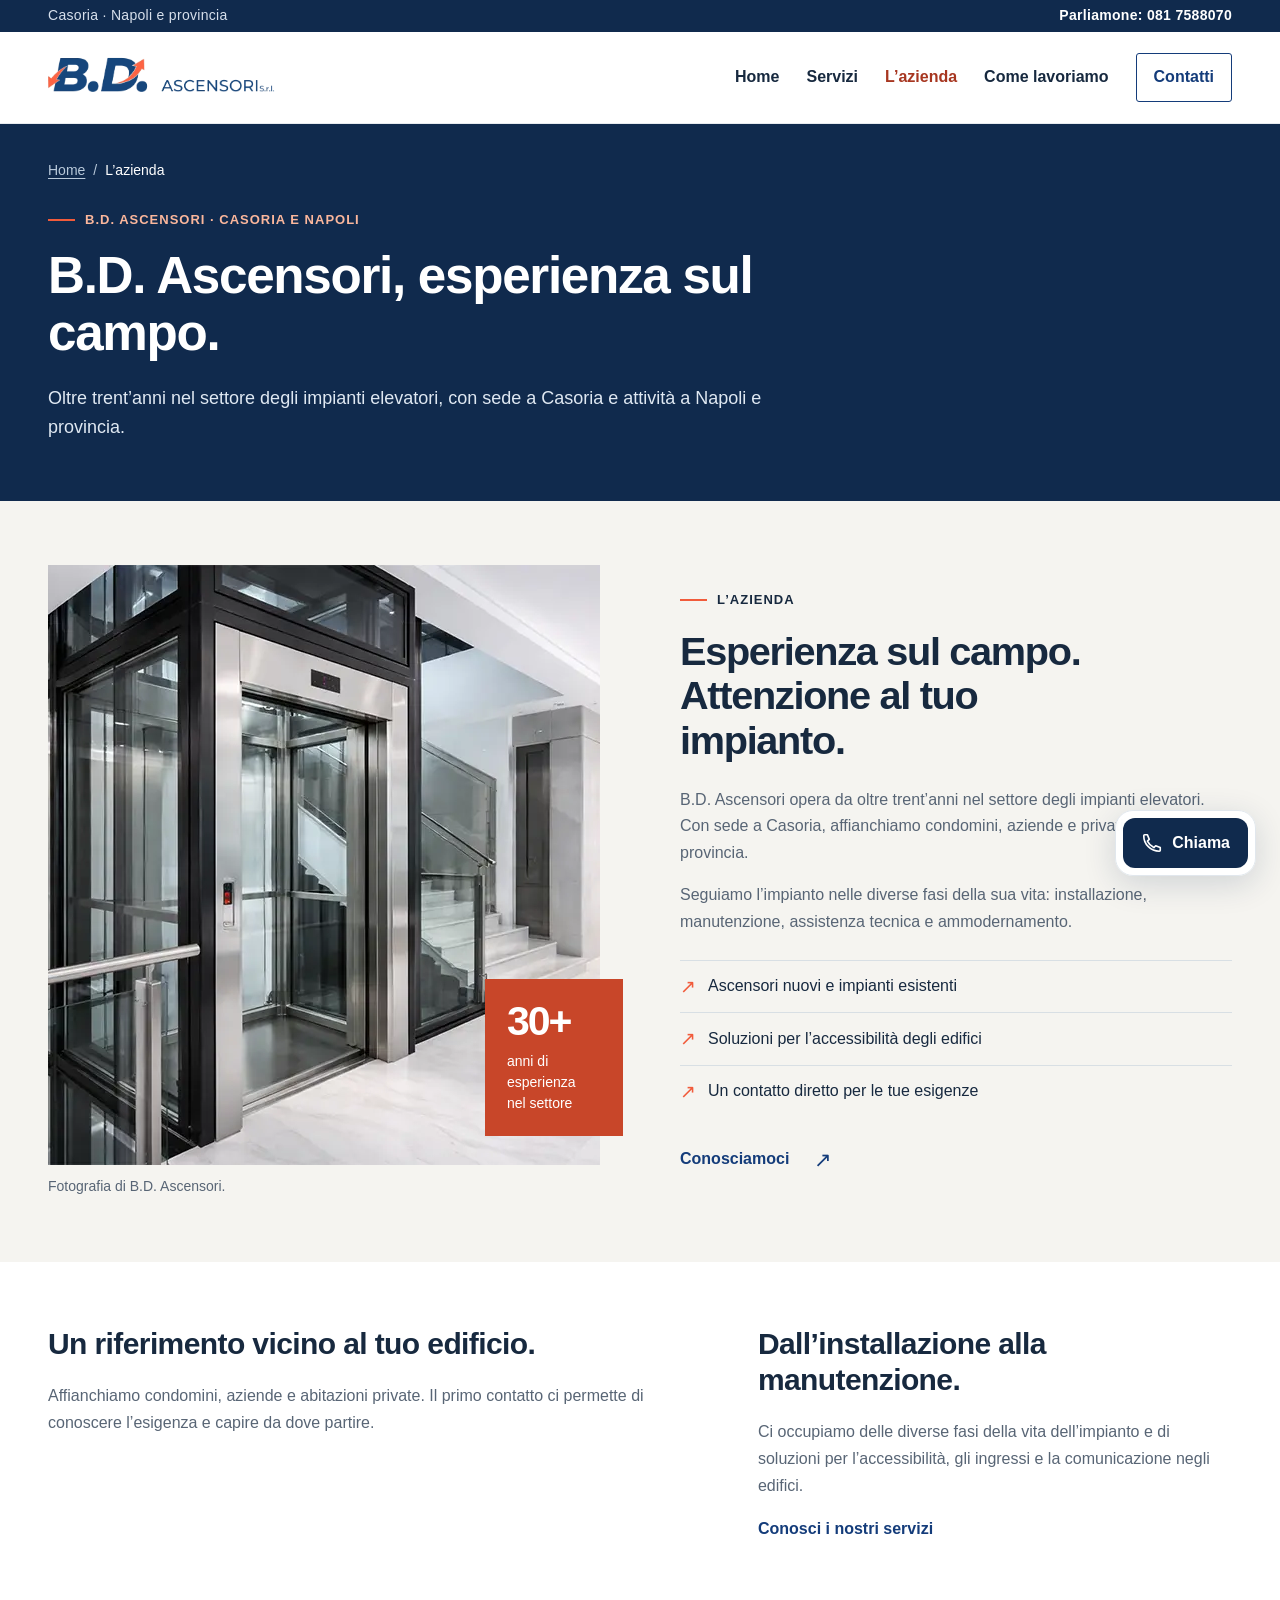
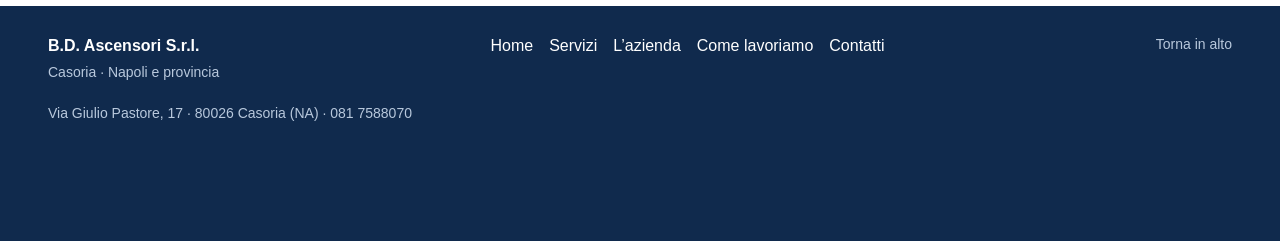
==== azienda/index.html @ 2405e9e1 "Turn homepage preview into an eleven-page website" ====
<!doctype html>
<html lang="it"><head><meta charset="utf-8"><meta name="viewport" content="width=device-width, initial-scale=1"><meta name="robots" content="noindex, nofollow"><meta name="description" content="B.D. Ascensori opera da oltre trent’anni nel settore degli impianti elevatori a Casoria, Napoli e provincia."><title>L’azienda: B.D. Ascensori a Casoria — B.D. Ascensori</title><link rel="stylesheet" href="../assets/site.css"><script src="../assets/site.js" defer></script></head>
<body id="inizio" class="company-page">
<a class="skip" href="#contenuto">Vai al contenuto</a><div class="topline"><div class="wrap"><span>Casoria · Napoli e provincia</span><a href="tel:+390817588070">Parliamone: 081 7588070</a></div></div>
<header class="site-header"><div class="wrap header-inner"><a class="logo" href="../" aria-label="B.D. Ascensori, homepage"><img src="../assets/logo.webp" width="1335" height="300" alt="B.D. Ascensori S.r.l."></a><button class="menu-button" aria-expanded="false" aria-controls="menu">Menu <span aria-hidden="true">☰</span></button><nav class="nav" id="menu" aria-label="Navigazione principale"><a href="../">Home</a><a href="../servizi/">Servizi</a><a href="../azienda/" aria-current="page">L’azienda</a><a href="../come-lavoriamo/">Come lavoriamo</a><a class="nav-contact" href="../contatti/">Contatti</a></nav></div></header>
<main id="contenuto"><section class="page-hero"><div class="wrap"><nav class="breadcrumb" aria-label="Percorso della pagina"><a href="../">Home</a><span aria-hidden="true">/</span><span aria-current="page">L’azienda</span></nav><div><div><div class="eyebrow">B.D. Ascensori · Casoria e Napoli</div><h1>B.D. Ascensori, esperienza sul campo.</h1><p>Oltre trent’anni nel settore degli impianti elevatori, con sede a Casoria e attività a Napoli e provincia.</p></div></div></div></section><section class="section company" id="azienda" aria-labelledby="azienda-title"><div class="wrap company-grid">
      <figure class="company-photo"><img src="../assets/ascensore-interno.webp" width="900" height="600" loading="lazy" alt="Ascensore panoramico in un ambiente interno, fotografia del cliente"><div class="experience"><strong>30+</strong><span>anni di esperienza<br>nel settore</span></div><figcaption>Fotografia di B.D. Ascensori.</figcaption></figure>
      <div class="company-copy"><div class="eyebrow">L’azienda</div><h2 id="azienda-title">Esperienza sul campo.<br>Attenzione al tuo impianto.</h2><p>B.D. Ascensori opera da oltre trent’anni nel settore degli impianti elevatori. Con sede a Casoria, affianchiamo condomini, aziende e privati a Napoli e provincia.</p><p>Seguiamo l’impianto nelle diverse fasi della sua vita: installazione, manutenzione, assistenza tecnica e ammodernamento.</p><ul class="company-points"><li>Ascensori nuovi e impianti esistenti</li><li>Soluzioni per l’accessibilità degli edifici</li><li>Un contatto diretto per le tue esigenze</li></ul><a class="text-link" href="../contatti/">Conosciamoci <span class="arrow" aria-hidden="true">↗</span></a></div>
    </div></section><section class="page-content"><div class="wrap detail-columns"><div><h2>Un riferimento vicino al tuo edificio.</h2><p>Affianchiamo condomini, aziende e abitazioni private. Il primo contatto ci permette di conoscere l’esigenza e capire da dove partire.</p></div><div><h2>Dall’installazione alla manutenzione.</h2><p>Ci occupiamo delle diverse fasi della vita dell’impianto e di soluzioni per l’accessibilità, gli ingressi e la comunicazione negli edifici.</p><a class="text-link" href="../servizi/">Conosci i nostri servizi</a></div></div></section></main>
<footer class="footer"><div class="wrap"><div><strong>B.D. Ascensori S.r.l.</strong>Casoria · Napoli e provincia</div><nav class="footer-links" aria-label="Pagine del sito"><a href="../">Home</a><a href="../servizi/">Servizi</a><a href="../azienda/">L’azienda</a><a href="../come-lavoriamo/">Come lavoriamo</a><a href="../contatti/">Contatti</a></nav><a class="back-top" href="#inizio">Torna in alto</a></div><div class="wrap footer-meta"><p>Via Giulio Pastore, 17 · 80026 Casoria (NA) · <a href="tel:+390817588070">081 7588070</a></p></div></footer><nav class="quick-contact" aria-label="Contatto rapido"><a class="quick-phone" href="tel:+390817588070" aria-label="Chiama B.D. Ascensori allo 081 7588070"><svg viewBox="0 0 24 24" fill="none" stroke="currentColor" stroke-width="1.8" stroke-linecap="round" stroke-linejoin="round" aria-hidden="true"><path d="M7 3H4a1 1 0 0 0-1 1c0 9.4 7.6 17 17 17a1 1 0 0 0 1-1v-3l-5-2-2 2a15 15 0 0 1-7-7l2-2z"/></svg><span>Chiama</span></a></nav></body></html>
---- assets/site.css ----
:root{--blue:#143c7a;--navy:#102a4d;--orange:#f15b3b;--paper:#f5f4f0;--ink:#17293f;--muted:#586575;--line:#dce1e5;--white:#fff}
    *{box-sizing:border-box}html{scroll-behavior:smooth;scroll-padding-top:110px}body{margin:0;font-family:Arial,Helvetica,sans-serif;color:var(--ink);background:var(--white);line-height:1.55}a{color:inherit;text-decoration:none}button{font:inherit}img{display:block;max-width:100%}a:focus-visible,button:focus-visible,summary:focus-visible{outline:3px solid var(--orange);outline-offset:5px}::selection{background:#ffd7ca;color:var(--navy)}.wrap{width:min(1200px,calc(100% - 96px));margin:auto}.eyebrow{display:flex;align-items:center;gap:10px;font-size:16px;font-weight:700;letter-spacing:1.7px;text-transform:uppercase}.eyebrow:before{content:"";height:2px;width:27px;background:var(--orange)}.btn{display:inline-flex;align-items:center;justify-content:space-between;gap:24px;padding:17px 23px;font-size:16px;font-weight:700;border:1px solid transparent;border-radius:3px;transition:background .18s,transform .18s}.btn:hover{transform:translateY(-2px)}.btn-primary{background:var(--orange);color:white}.btn-primary:hover{background:#d7472a}.btn-white{background:white;color:var(--navy)}.btn-outline{border-color:#b5c3d6;color:white}.btn-outline:hover{background:#203d60}.arrow{font-size:21px;font-weight:400;line-height:1}.skip{position:fixed;top:-100px;left:20px;z-index:20;background:white;padding:12px}.skip:focus{top:10px}
    .topline{background:var(--navy);color:#d7e0ec;font-size:16px;letter-spacing:.3px}.topline .wrap{display:flex;align-items:center;justify-content:space-between;min-height:32px}.topline a{color:white;font-weight:700}.site-header{position:sticky;top:0;background:white;z-index:10;border-bottom:1px solid #e7ebef}.header-inner{display:flex;align-items:center;justify-content:space-between;gap:28px;min-height:91px}.logo{width:233px;flex-shrink:0}.logo img{width:100%;height:auto}.nav{display:flex;align-items:center;gap:27px;font-size:16px;font-weight:700}.nav>a:not(.nav-contact){padding:14px 0}.nav>a:hover{color:var(--orange)}.nav-contact{border:1px solid var(--blue);padding:11px 17px;border-radius:3px;color:var(--blue)}.menu-button{display:none;background:white;border:1px solid var(--line);padding:9px 14px;border-radius:3px;color:var(--navy)}
    .hero{background:var(--navy);color:white;position:relative;overflow:hidden}.hero-inner{display:grid;grid-template-columns:1.08fr 1fr;min-height:594px}.hero-copy{padding:69px 60px 58px 0;position:relative;z-index:1}.hero .eyebrow{color:#d5e0ef}.hero h1{font-size:clamp(39px,4.05vw,58px);line-height:1.08;letter-spacing:-2px;font-weight:700;margin:28px 0 23px;max-width:610px}.hero h1 span{color:#ff9275}.hero p{color:#d2dfed;font-size:16px;max-width:420px;margin:0 0 32px;line-height:1.75}.actions{display:flex;flex-wrap:wrap;gap:12px}.hero-note{font-size:16px;color:#b4c5d9;margin-top:25px;display:flex;align-items:center;gap:9px}.hero-note:before{content:"";width:5px;height:5px;background:var(--orange);border-radius:50%}.hero-picture{position:relative;margin-right:calc((1200px - 100vw)/2);min-width:0}.hero-picture>img{width:100%;height:100%;object-fit:cover;object-position:50% 45%}.photo-caption{position:absolute;bottom:28px;left:28px;right:28px;background:rgba(16,42,77,.94);border-left:3px solid var(--orange);padding:15px 20px;font-size:16px;max-width:335px;backdrop-filter:blur(5px)}.photo-caption strong{display:block;font-size:16px;margin-bottom:2px}.photo-caption span{color:#c8d5e5}.facts{background:var(--paper);border-bottom:1px solid var(--line)}.facts-inner{display:grid;grid-template-columns:1fr 1fr 1fr}.fact{display:flex;align-items:center;gap:19px;padding:26px 30px;border-right:1px solid var(--line)}.fact:first-child{padding-left:0}.fact:last-child{border:0}.fact strong{font-size:27px;line-height:1;color:var(--blue);letter-spacing:-1px}.fact span{font-size:16px;color:var(--muted)}.fact b{display:block;color:var(--ink);font-size:16px;font-weight:700;margin-bottom:2px}
    .section{padding:88px 0}.section-head{display:flex;justify-content:space-between;gap:50px;align-items:flex-end;margin-bottom:39px}.section h2{font-size:clamp(31px,3.1vw,43px);letter-spacing:-1.3px;line-height:1.13;margin:18px 0 0;font-weight:700}.section-intro{max-width:350px;color:var(--muted);font-size:16px;margin:0;line-height:1.8}.service-grid{display:grid;grid-template-columns:repeat(3,minmax(0,1fr));border-top:1px solid var(--line);border-left:1px solid var(--line)}.service{padding:30px 29px 27px;border-bottom:1px solid var(--line);border-right:1px solid var(--line);position:relative;display:flex;flex-direction:column;min-height:0;transition:background .18s}.service:hover{background:var(--paper)}.service-top{display:flex;justify-content:space-between;align-items:center;margin-bottom:26px}.service-number{font-size:16px;color:var(--muted);letter-spacing:1px}.service-mark{width:34px;height:34px;border:1px solid #bbc8d9;color:var(--blue);display:flex;align-items:center;justify-content:center;font-size:20px}.service h3{font-size:19px;line-height:1.3;letter-spacing:-.3px;margin:0 0 12px}.service p{font-size:16px;color:var(--muted);margin:0 0 19px;line-height:1.7}.service a{font-size:16px;color:var(--blue);font-weight:700;margin-top:auto;display:inline-flex;align-items:center;gap:10px;align-self:flex-start}.service a:hover{text-decoration:underline}
    .company{background:var(--paper)}.company-grid{display:grid;grid-template-columns:1fr 1fr;gap:80px;align-items:center}.company-photo{position:relative;margin:0}.company-photo img{width:100%;aspect-ratio:4/4;object-fit:cover;object-position:48% center}.company-photo figcaption{font-size:16px;color:var(--muted);margin-top:11px}.company-photo .experience{position:absolute;right:-23px;bottom:62px;background:var(--orange);color:white;width:138px;padding:22px}.experience strong{font-size:41px;letter-spacing:-2px;line-height:1;display:block;margin-bottom:9px}.experience span{font-size:16px;display:block;line-height:1.5}.company-copy h2{max-width:430px;margin-bottom:24px}.company-copy>p{font-size:16px;color:var(--muted);line-height:1.85}.company-points{list-style:none;padding:0;margin:25px 0 30px}.company-points li{border-top:1px solid #d8dfe4;padding:11px 0;font-size:16px;display:flex;align-items:center;gap:12px}.company-points li:before{content:"↗";color:var(--orange);font-size:19px}.text-link{display:inline-flex;align-items:center;gap:25px;font-size:16px;font-weight:700;color:var(--blue)}.text-link:hover{text-decoration:underline}
    .assistance{padding:48px 0;background:var(--blue);color:white}.assistance-inner{display:flex;align-items:center;justify-content:space-between;gap:40px}.assistance h2{font-size:28px;letter-spacing:-.8px;line-height:1.2;margin:0 0 10px}.assistance p{font-size:16px;color:#d5e0ef;margin:0;max-width:550px}.assistance .eyebrow{color:#d4ddeb;margin-bottom:16px}.assistance .btn{flex-shrink:0}
    .steps{display:grid;grid-template-columns:repeat(3,minmax(0,1fr));gap:48px;margin-top:45px}.step .number{display:block;font-size:16px;color:var(--orange);font-weight:700;margin-bottom:22px}.step h3{font-size:18px;letter-spacing:-.3px;margin:0 0 12px}.step p{color:var(--muted);font-size:16px;line-height:1.8;margin:0;max-width:320px}.step{border-top:1px solid var(--line);padding-top:21px}
    .contact{background:var(--paper);padding:76px 0}.contact-grid{display:grid;grid-template-columns:1.03fr 1fr;gap:80px}.contact h2{font-size:clamp(31px,3.1vw,43px);line-height:1.13;letter-spacing:-1.3px;margin:18px 0 20px}.contact-copy>p{color:var(--muted);font-size:16px;max-width:390px;margin-bottom:26px}.contact-details{display:grid;gap:0}.contact-item{border-top:1px solid #d3dce5;padding:20px 0;display:grid;grid-template-columns:110px 1fr;gap:18px;font-size:16px}.contact-item:last-child{border-bottom:1px solid #d3dce5}.contact-label{font-size:16px;color:var(--muted);text-transform:uppercase;letter-spacing:1px;padding-top:3px}.contact-item a{display:block;overflow-wrap:anywhere}.contact-item a:hover{color:var(--orange)}.contact-main{font-size:23px;color:var(--blue);font-weight:700;letter-spacing:-.4px}.contact-small{font-size:16px;color:var(--muted);margin-top:7px}.contact-item address{font-style:normal}.footer{background:var(--navy);color:#b8c8dc;padding:28px 0}.footer .wrap{display:flex;align-items:center;justify-content:space-between;gap:25px;font-size:16px}.footer strong{color:white;display:block;font-size:16px;margin-bottom:3px}.footer a:hover{color:white}.back-top{display:flex;align-items:center;gap:10px}
    .hero-picture>img{position:absolute;inset:0}.btn-primary{background:#c84629}.btn-primary:hover{background:#ae381f}.company-photo .experience{background:#c84629}
    @media(min-width:1296px){.hero-picture{margin-right:calc((1200px - 100vw)/2)}}
    @media(max-width:1295px){.hero-picture{margin-right:-48px}.hero-copy{padding-right:35px}.hero h1{font-size:49px}}
    @media(max-width:1000px){.wrap{width:calc(100% - 56px)}.nav{gap:18px}.logo{width:200px}.hero h1{font-size:42px;letter-spacing:-1.4px}.hero-inner{min-height:555px}.hero-copy{padding:55px 28px 45px 0}.hero-picture{margin-right:-28px}.company-grid,.contact-grid{gap:48px}.service{padding:25px 22px}.fact{padding:23px 20px;gap:13px}.fact strong{font-size:24px}.photo-caption{left:20px;right:20px;bottom:20px}.steps{gap:30px}}
    @media(max-width:760px){html{scroll-padding-top:90px}.wrap{width:calc(100% - 40px)}.topline .wrap{min-height:30px}.topline span{font-size:16px}.topline a{font-size:16px}.header-inner{min-height:73px;gap:16px}.logo{width:193px}.menu-button{display:block;font-size:16px}.nav{display:none;position:absolute;top:73px;left:0;right:0;flex-direction:column;align-items:stretch;gap:0;background:white;padding:12px 20px 22px;border-bottom:1px solid var(--line);box-shadow:0 12px 18px #102a4d12}.nav.is-open{display:flex}.nav>a:not(.nav-contact){padding:12px 0;border-bottom:1px solid var(--line)}.nav-contact{margin-top:14px;text-align:center}.hero-inner{grid-template-columns:1fr}.hero-copy{padding:41px 0 35px}.hero h1{font-size:clamp(36px,7.9vw,49px);line-height:1.09;letter-spacing:-1.3px;margin:24px 0 21px;max-width:560px}.hero p{font-size:16px;max-width:450px;margin-bottom:26px}.hero .eyebrow{font-size:16px;letter-spacing:1.25px}.btn{padding:15px 18px;font-size:16px;gap:20px}.hero-note{font-size:16px;margin-top:21px}.hero-picture{height:350px;margin:0 -20px}.hero-picture>img{object-position:50% 43%}.photo-caption{font-size:16px;max-width:290px;bottom:20px}.photo-caption strong{font-size:16px}.facts-inner{grid-template-columns:1fr}.fact,.fact:first-child{padding:18px 0;border-right:0;border-bottom:1px solid var(--line);gap:20px}.fact:last-child{border-bottom:0}.fact strong{width:95px;flex-shrink:0;font-size:24px}.fact b{font-size:16px}.fact span{font-size:16px}.section{padding:58px 0}.section-head{display:block;margin-bottom:28px}.section h2,.contact h2{font-size:28px;line-height:1.2;letter-spacing:-.7px}.section-intro{margin-top:22px;max-width:500px;font-size:16px}.service-grid{grid-template-columns:repeat(2,minmax(0,1fr))}.service{padding:23px 18px;min-height:0}.service-top{margin-bottom:18px}.service h3{font-size:20px;line-height:1.3}.service p{font-size:16px}.service a{font-size:16px;gap:8px}.service-mark{width:29px;height:29px;font-size:18px}.company-grid{grid-template-columns:1fr;gap:40px}.company-photo{max-width:550px}.company-photo img{aspect-ratio:5/4}.company-photo .experience{right:15px;bottom:45px;width:123px;padding:19px}.experience strong{font-size:36px}.company-copy h2{max-width:470px}.assistance-inner{display:block}.assistance h2{font-size:26px;max-width:420px}.assistance p{font-size:16px;margin-bottom:23px}.steps{grid-template-columns:1fr;gap:27px;margin-top:32px}.step .number{margin-bottom:15px}.step p{max-width:none}.contact{padding:55px 0}.contact-grid{grid-template-columns:1fr;gap:35px}.contact-copy>p{font-size:16px}.contact-item{grid-template-columns:82px 1fr;gap:13px;font-size:16px}.contact-label{font-size:16px}.contact-main{font-size:21px}.footer .wrap{align-items:flex-start;flex-wrap:wrap;gap:16px}.footer strong{font-size:16px}.back-top{white-space:nowrap;font-size:16px}}
    @media(max-width:380px){.service-grid{grid-template-columns:1fr}.service{min-height:0}.actions .btn{width:100%}.logo{width:176px}.hero h1{font-size:35px}.topline span{max-width:185px}.contact-item{grid-template-columns:1fr;gap:8px}}
    @media(max-width:480px){.service-grid{grid-template-columns:minmax(0,1fr)}.service{min-height:0}.service h3{overflow-wrap:anywhere}}

    /* Scala di lettura: testo 16px, secondario 14px, etichette 12-13px. */
    :root{--text-size:1rem;--small-size:.875rem;--label-size:.8125rem}
    body{font-size:var(--text-size)}
    .hero p,.section-intro,.service p,.company-copy>p,.assistance p,.step p,.contact-copy>p{font-size:var(--text-size);line-height:1.65}
    .btn,.nav,.menu-button,.service a,.text-link,.company-points li,.contact-item,.contact-small{font-size:var(--text-size)}
    .btn{min-height:50px}.service h3{font-size:22px;line-height:1.3}
    .eyebrow,.hero .eyebrow,.service-number,.step .number,.contact-label{font-size:var(--label-size);letter-spacing:1px}
    .hero-note,.photo-caption,.company-photo figcaption,.experience span,.fact span,.footer .wrap,.back-top{font-size:var(--small-size)}
    .photo-caption strong,.fact b,.footer strong{font-size:var(--text-size)}
    .topline{font-size:var(--small-size)}.service p{margin-bottom:16px}
    @media(max-width:760px){
      .topline .wrap{flex-wrap:wrap;gap:4px 12px;padding:6px 0}
      .topline span,.topline a{font-size:.75rem}
      .hero .eyebrow{font-size:.75rem;letter-spacing:1px}
      .hero h1{line-height:1.13}
      .hero p{font-size:var(--text-size)}
      .actions{display:grid;grid-template-columns:minmax(0,1fr);max-width:400px}
      .actions .btn{width:100%;padding:15px 18px;gap:12px}
      .hero-note{align-items:flex-start;line-height:1.6}.hero-note:before{flex-shrink:0;margin-top:8px}
      .photo-caption{max-width:340px;font-size:var(--small-size)}
      .photo-caption strong{font-size:var(--text-size)}
      .fact{gap:16px}.fact strong{font-size:28px}.fact b{font-size:var(--text-size);line-height:1.4;margin-bottom:5px}.fact span{font-size:var(--small-size);line-height:1.55}
      .service{padding:24px 20px;min-height:0}.service h3{font-size:20px}.service p{font-size:var(--text-size);margin-bottom:16px}.service a{font-size:var(--text-size);margin-top:0;min-height:44px;gap:12px}
      .service-number{font-size:var(--label-size);letter-spacing:.7px}.service-top{margin-bottom:18px}
      .company-points li{font-size:var(--text-size);padding:14px 0;line-height:1.5}
      .company-photo .experience{width:148px;padding:18px}.experience span{font-size:var(--small-size)}
      .assistance h2{font-size:28px}.assistance p{font-size:var(--text-size)}
      .step h3{font-size:20px}.step p{font-size:var(--text-size)}
      .contact-item{font-size:var(--text-size)}.contact-label{font-size:var(--label-size)}.contact-main{font-size:24px}.contact-small{font-size:var(--text-size)}
      .footer .wrap,.back-top{font-size:var(--small-size)}.footer strong{font-size:var(--text-size)}
    }
    @media(max-width:480px){.contact-item{grid-template-columns:minmax(0,1fr);gap:8px}.service-grid{grid-template-columns:minmax(0,1fr)}}
    @media(prefers-reduced-motion:reduce){html{scroll-behavior:auto}.btn,.service{transition:none}}
/* Movimento e contatto diretto: componenti della bozza, senza dipendenze. */
.hero-picture{isolation:isolate;display:flex;align-items:center;justify-content:center;min-height:620px;background:#0b213c}
.hero-picture>img{opacity:.2;filter:saturate(.55);object-position:center;z-index:-2}
.hero-picture:after{content:"";position:absolute;inset:0;background:linear-gradient(180deg,#102a4d00,#0b213ce6);z-index:-1}
.lift-demo{width:min(360px,100% - 48px);padding:28px 24px 22px;margin:28px 0 130px;border:1px solid #ffffff29;border-radius:20px;background:linear-gradient(135deg,#153655db,#0b213cf0);box-shadow:0 30px 70px #0004;position:relative}
.lift-demo-heading{display:flex;justify-content:space-between;align-items:center;margin-bottom:20px;color:#d9e6f2;font-size:14px;gap:12px}
.lift-display{font:700 18px/1 Arial,sans-serif;letter-spacing:2px;color:#ffab87;background:#07182d;padding:12px 14px;border:1px solid #ff92753d;border-radius:6px;min-width:77px;text-align:center}
.lift-shaft{height:350px;width:222px;margin:auto;position:relative;border:1px solid #7892aa5e;border-radius:9px;background:repeating-linear-gradient(0deg,transparent 0,transparent 106px,#7892aa24 107px,#7892aa24 108px),linear-gradient(90deg,#091a2d,#152f47 50%,#091a2d);overflow:hidden;box-shadow:inset 0 0 26px #0007}
.lift-rail{position:absolute;top:0;bottom:0;width:4px;background:linear-gradient(90deg,#29475e,#94a8ba,#29475e)}
.lift-rail:first-child{left:23px}.lift-rail:nth-child(2){right:23px}
.lift-cables{position:absolute;top:0;bottom:0;left:50%;width:14px;transform:translateX(-50%);background:repeating-linear-gradient(90deg,#5d7286 0,#5d7286 1px,transparent 1px,transparent 6px);opacity:.5}
.lift-cabin{position:absolute;left:29px;top:26px;width:164px;height:104px;transform:translateY(216px);transition:transform 1.65s cubic-bezier(.55,0,.2,1);border:6px solid #a6b6c3;border-radius:4px;background:linear-gradient(90deg,#1b3144,#617381,#1b3144);box-shadow:0 8px 18px #0008;overflow:hidden}
.lift-cabin:before{content:"";position:absolute;top:0;left:6px;right:6px;height:3px;background:#ffd5a1;box-shadow:0 0 18px 5px #ffd5a180;opacity:.3;transition:opacity .5s}
.lift-cabin:after{content:"";position:absolute;inset:0;background:linear-gradient(155deg,#fff2,transparent 50%);pointer-events:none}
.lift-cabin-light{position:absolute;inset:0;background:radial-gradient(ellipse at 50% 0,#ffe7b8cc,transparent 85%);opacity:.12;transition:opacity .6s}
.lift-door{position:absolute;top:8px;bottom:0;width:50%;border:1px solid #91a3b2;background:linear-gradient(100deg,#718898,#b7c3cc 48%,#597386);transition:transform .8s cubic-bezier(.2,.7,.3,1);box-shadow:inset 0 0 10px #102a4d44}
.lift-door-left{left:0}.lift-door-right{right:0;background:linear-gradient(100deg,#597386,#a6b7c4 52%,#667f91)}
.lift-arrived .lift-cabin:before,.lift-arrived .lift-cabin-light{opacity:1}
.lift-arrived .lift-door-left{transform:translateX(-72%)}.lift-arrived .lift-door-right{transform:translateX(72%)}
.lift-floor{position:absolute;left:8px;width:6px;height:6px;border-radius:50%;background:#668198;transition:background .5s,box-shadow .5s}
.lift-floor[data-floor="0"]{top:290px}.lift-floor[data-floor="1"]{top:182px}.lift-floor[data-floor="2"]{top:74px}
.lift-floor.is-current{background:#ffb085;box-shadow:0 0 14px 4px #ff927566}
.lift-controls{display:flex;justify-content:center;gap:8px;margin-top:18px}
.lift-controls button,.lift-pause{border:1px solid #9bb1c54d;background:#142f49;color:#e4edf4;border-radius:8px;min-width:44px;min-height:44px;cursor:pointer;font-size:16px;transition:background .2s,border-color .2s}
.lift-controls button:hover,.lift-controls button[aria-pressed="true"]{background:#ff927529;border-color:#ff9275;color:#ffb89e}
.lift-pause{padding:0 13px;font-size:14px;margin-left:auto}.lift-demo-heading>span{font-weight:700}
.photo-caption{border-radius:0 10px 10px 0;bottom:26px;max-width:none}
.service{transition:background .25s,box-shadow .25s}.service:hover{background:#f5f8fb;box-shadow:inset 0 3px 0 var(--orange)}
.service-mark{transition:transform .3s,color .3s,border-color .3s}.service:hover .service-mark{transform:translateY(-3px);border-color:var(--orange);color:var(--orange)}
.btn{border-radius:9px;transition:background .2s,transform .2s,box-shadow .2s}.btn:hover{box-shadow:0 8px 20px #07182d24}
.reveal-on-scroll{opacity:0;transform:translateY(18px);transition:opacity .6s,transform .6s}.reveal-on-scroll.is-visible{opacity:1;transform:none}
.quick-contact{position:fixed;z-index:12;right:24px;bottom:24px;display:flex;gap:8px;background:#fffffff5;border:1px solid #e1e7ed;border-radius:18px;padding:7px;box-shadow:0 8px 32px #102a4d29;backdrop-filter:blur(12px)}
.quick-contact a{display:flex;align-items:center;justify-content:center;gap:9px;font-size:16px;font-weight:700;min-height:50px;padding:0 18px;border-radius:12px;transition:transform .2s,background .2s}
.quick-contact a:hover{transform:translateY(-2px)}.quick-phone{background:var(--navy);color:white}.quick-phone:hover{background:var(--blue)}.quick-whatsapp{background:#167b43;color:white}.quick-whatsapp:hover{background:#106637}
.quick-contact svg{width:22px;height:22px;flex-shrink:0}.footer{padding-bottom:116px}
@media(min-width:761px){.hero-copy{align-self:center}.hero-inner{grid-template-columns:1.12fr 1fr}}
@media(max-width:760px){
 .hero-picture{height:auto;min-height:590px;margin:0 -20px}.lift-demo{margin:24px 0 124px;padding:22px 20px;width:min(336px,100% - 40px)}
 .photo-caption{left:20px;right:20px;bottom:24px}.quick-contact{left:12px;right:12px;bottom:calc(10px + env(safe-area-inset-bottom));padding:6px;gap:6px;border-radius:16px}
 .quick-contact a{flex:1;min-width:0;padding:0 8px;min-height:50px}.footer{padding-bottom:calc(110px + env(safe-area-inset-bottom))}
}
@media(prefers-reduced-motion:reduce){.lift-cabin,.lift-door,.lift-cabin-light,.lift-cabin:before,.lift-floor,.service,.service-mark,.btn,.quick-contact a,.reveal-on-scroll{transition:none}.reveal-on-scroll{opacity:1;transform:none}.btn:hover,.quick-contact a:hover,.service:hover .service-mark{transform:none}}

/* Percorsi per esigenza: foto reali, domande chiare e azioni riconoscibili. */
#servizi{background:#faf9f6}
#servizi .section-head{gap:40px;align-items:center;margin-bottom:30px}
#servizi .section-intro{max-width:390px}
.service-grid{gap:20px;border:0;grid-template-columns:repeat(3,minmax(0,1fr))}
.service{padding:0;border:1px solid #e1e3e3;border-radius:18px;overflow:hidden;background:white;box-shadow:0 5px 18px #17293f06;transition:box-shadow .25s,border-color .25s}
.service:hover{background:white;border-color:#c2ced9;box-shadow:0 12px 30px #17293f12}
.service-photo{width:100%;height:180px;object-fit:cover;object-position:center 43%}
.service-body{padding:26px;display:flex;flex-direction:column;flex:1;min-width:0}
.service-label{font-size:15px;line-height:1.5;font-weight:700;color:#37516c;display:block;margin-bottom:12px}
.service h3{font-size:25px;line-height:1.2;letter-spacing:-.5px;margin:0 0 16px;color:var(--ink);overflow-wrap:normal}
.service p{font-size:16px;line-height:1.65;color:#536171;margin:0 0 24px}
.service a.service-action{align-self:stretch;justify-content:center;min-height:50px;margin-top:auto;padding:12px 14px;border:1px solid var(--navy);border-radius:9px;background:var(--navy);color:white;font-size:16px;line-height:1.4;text-align:center;font-weight:700;text-decoration:none;transition:background .2s}
.service a.service-action:hover{background:var(--blue);border-color:var(--blue)}
.service-emergency{background:#102a4d;border-color:#102a4d;color:white;position:relative}
.service-emergency:hover{background:#102a4d;border-color:#102a4d}
.service-emergency .service-body{padding:32px 26px;background:radial-gradient(ellipse at top right,#27587588,transparent 70%)}
.service-emergency .service-label{color:#ffc1a9;margin-bottom:25px}
.service-emergency h3{font-size:32px;color:white;letter-spacing:-.7px;margin-bottom:18px}
.service-emergency p{color:#e1e9f1}
.service-help{margin:0 0 26px;border-left:3px solid #ff9275;padding-left:14px;font-size:16px;line-height:1.6;color:#e1e9f1}
.service-help strong{display:block;color:white;margin-bottom:4px}
.service-emergency a.service-action{background:#c84629;border-color:#c84629;margin-top:auto}
.service-emergency a.service-action:hover{background:#ae381f;border-color:#ae381f}
.service a.service-secondary{justify-content:center;align-self:stretch;margin:10px 0 0;min-height:48px;padding:11px;border:1px solid #afc3d7;border-radius:9px;color:white;font-size:16px;text-align:center;line-height:1.4}
.service a.service-secondary:hover{background:#ffffff12;text-decoration:none}
.service-more-heading{font-size:26px;line-height:1.25;letter-spacing:-.5px;margin:48px 0 12px}
.service-more-intro{margin:0 0 24px;font-size:16px;color:var(--muted)}
.service-additional .service{background:#fff;border-top:3px solid #e7b79c}
.service-additional .service h3{font-size:22px}
.service-additional .service-label{color:#77513f}
.service-additional a.service-action{background:#f4f6f9;border-color:#d2dbe4;color:var(--navy)}
.service-additional a.service-action:hover{background:#e7edf3}
.contact-context{border:1px solid #e7b79c;border-radius:12px;background:#fff7ef;padding:18px 20px;margin:0 0 24px;line-height:1.6;font-size:16px}
.contact-context[hidden]{display:none}.contact-context>span{display:block;color:#765441;font-size:14px;margin-bottom:4px}.contact-context strong{display:block;color:var(--ink);font-size:18px;line-height:1.4;margin-bottom:8px}.contact-context p{margin:0 0 8px;color:#536171;font-size:16px}.contact-context a{color:var(--blue);text-decoration:underline;font-size:16px}
@media(max-width:1000px) and (min-width:761px){.service-grid{gap:14px}.service-body,.service-emergency .service-body{padding:24px 20px}.service h3{font-size:23px}.service-emergency h3{font-size:28px}}
@media(max-width:760px){
 #servizi .section-head{margin-bottom:26px}.service-grid{grid-template-columns:minmax(0,1fr);gap:22px}
 .service-body,.service-emergency .service-body{padding:24px}.service-photo{height:170px}
 .service-label{font-size:15px;margin-bottom:10px}.service h3{font-size:25px;line-height:1.22}.service-emergency h3{font-size:30px}
 .service-emergency .service-label{margin-bottom:16px}.service p{margin-bottom:20px}.service-help{margin-bottom:24px}
 .service a.service-action,.service a.service-secondary{min-height:50px;font-size:16px}
 .service-more-heading{margin-top:40px;font-size:24px}.service-additional .service h3{font-size:23px}
}
@media(prefers-reduced-motion:reduce){.service,.service a.service-action{transition:none}}

  /* Pagine e navigazione del sito. */
.nav a[aria-current="page"]{color:#a73620}.nav-contact[aria-current="page"]{background:#fdf0e9}
.breadcrumb{display:flex;flex-wrap:wrap;gap:8px;align-items:center;font-size:14px;color:#b8c9da;margin-bottom:28px}.breadcrumb a{text-decoration:underline;text-underline-offset:3px}.breadcrumb span[aria-current]{color:white}
.page-hero{background:var(--navy);color:white;padding:36px 0 58px}.page-hero .eyebrow{color:#fbb79c}.page-hero h1{font-size:clamp(34px,4vw,54px);line-height:1.12;letter-spacing:-1.3px;max-width:810px;margin:17px 0 22px}.page-hero p{color:#dfE8f2;font-size:18px;line-height:1.65;max-width:720px;margin:0}.page-hero .actions{margin-top:28px}
.page-hero-grid{display:grid;grid-template-columns:1.2fr 1fr;align-items:center;gap:64px}.page-hero-photo{width:100%;height:340px;object-fit:cover;object-position:center 43%;border-radius:16px;box-shadow:0 15px 40px #0003}
.page-content{padding:64px 0}.page-content h2{font-size:30px;line-height:1.2;letter-spacing:-.6px;margin:0 0 20px}.page-content h3{font-size:21px;line-height:1.3;margin:0 0 12px}.page-content p{font-size:16px;line-height:1.7;color:var(--muted);margin:0 0 18px}.page-content p:last-child{margin-bottom:0}
.detail-columns{display:grid;grid-template-columns:1.35fr 1fr;gap:70px;align-items:start}.detail-copy{max-width:700px}.detail-copy section+section{margin-top:38px}.detail-note{padding:28px;background:#f5f4f0;border:1px solid #e2e3de;border-radius:16px}.detail-note ul{padding-left:20px;margin:18px 0 24px;color:var(--ink);font-size:16px;line-height:1.7}.detail-note li+li{margin-top:10px}.detail-note .btn{width:100%;justify-content:center;text-align:center}
.detail-faq{padding-top:40px;margin-top:40px;border-top:1px solid var(--line)}.detail-faq details{border-bottom:1px solid var(--line);padding:20px 0}.detail-faq summary{font-size:18px;font-weight:700;cursor:pointer}.detail-faq details p{margin:14px 0 0;font-size:16px}
.related-services{background:#f5f4f0;padding:48px 0}.related-services h2{font-size:27px;line-height:1.25;margin:0 0 20px}.related-links{display:flex;flex-wrap:wrap;gap:12px}.related-links a{display:block;background:white;border:1px solid #d3dce5;border-radius:9px;padding:14px 18px;font-size:16px;color:var(--blue);font-weight:700}.related-links a:hover{background:#eaf0f7}
.footer .wrap{align-items:flex-start;gap:30px}.footer-links{display:flex;flex-wrap:wrap;gap:16px}.footer-links a{font-size:16px;color:white}.footer-meta{margin-top:20px!important;display:block!important;font-size:14px!important}.footer-meta p{margin:0}
.home-company{background:var(--paper)}.home-company .wrap{display:grid;grid-template-columns:1fr 1fr;align-items:center;gap:60px}.home-company h2{font-size:34px;line-height:1.2;margin:12px 0 0;letter-spacing:-.7px}.home-company p{font-size:16px;line-height:1.7;color:var(--muted);margin:0 0 24px}.home-services-link{margin-top:28px}.services-page .section{padding-top:54px}.services-page #servizi .section-head{display:none}
.steps-page .step p{max-width:none}.contact-page .contact{padding:58px 0}.contact-page .contact-copy h2{font-size:30px;margin-top:0}.company-page .company{padding:64px 0}.page-callout{background:#f7eee6;padding:32px;border-radius:16px;border:1px solid #e9d4c4;margin-top:36px}.page-callout h2{font-size:25px;margin:0 0 14px}.page-callout p{font-size:16px;line-height:1.7;color:var(--muted);margin-bottom:22px}
@media(max-width:960px){
 .header-inner{min-height:73px;gap:16px}.logo{width:193px}.menu-button{display:block;font-size:16px}
 .nav{display:none;position:absolute;top:73px;left:0;right:0;flex-direction:column;align-items:stretch;gap:0;background:white;padding:12px 20px 22px;border-bottom:1px solid var(--line);box-shadow:0 12px 18px #102a4d12}
 .nav.is-open{display:flex}.nav>a:not(.nav-contact){padding:12px 0;border-bottom:1px solid var(--line)}.nav-contact{margin-top:14px;text-align:center}.page-hero-grid{gap:32px}
}
@media(max-width:760px){
 .page-hero{padding:25px 0 38px}.breadcrumb{margin-bottom:25px;font-size:14px;gap:6px}.page-hero h1{font-size:34px;letter-spacing:-.8px}.page-hero p{font-size:16px}.page-hero-grid{grid-template-columns:1fr;gap:30px}.page-hero-photo{height:230px}.page-hero .actions{max-width:none}
 .page-content{padding:42px 0}.page-content h2{font-size:27px}.detail-columns{grid-template-columns:minmax(0,1fr);gap:30px}.detail-note{padding:24px}.detail-faq{margin-top:32px;padding-top:30px}
 .home-company .wrap{grid-template-columns:1fr;gap:22px}.home-company h2{font-size:28px}.footer-links{gap:12px 18px}.footer .wrap{display:flex;flex-direction:column;gap:24px}.related-services{padding:38px 0}
 .contact-page .contact{padding:40px 0}.company-page .company{padding:42px 0}.page-callout{padding:24px}.services-page .section{padding-top:36px}
}
@media(max-width:380px){.logo{width:176px}.page-hero h1{font-size:31px}}
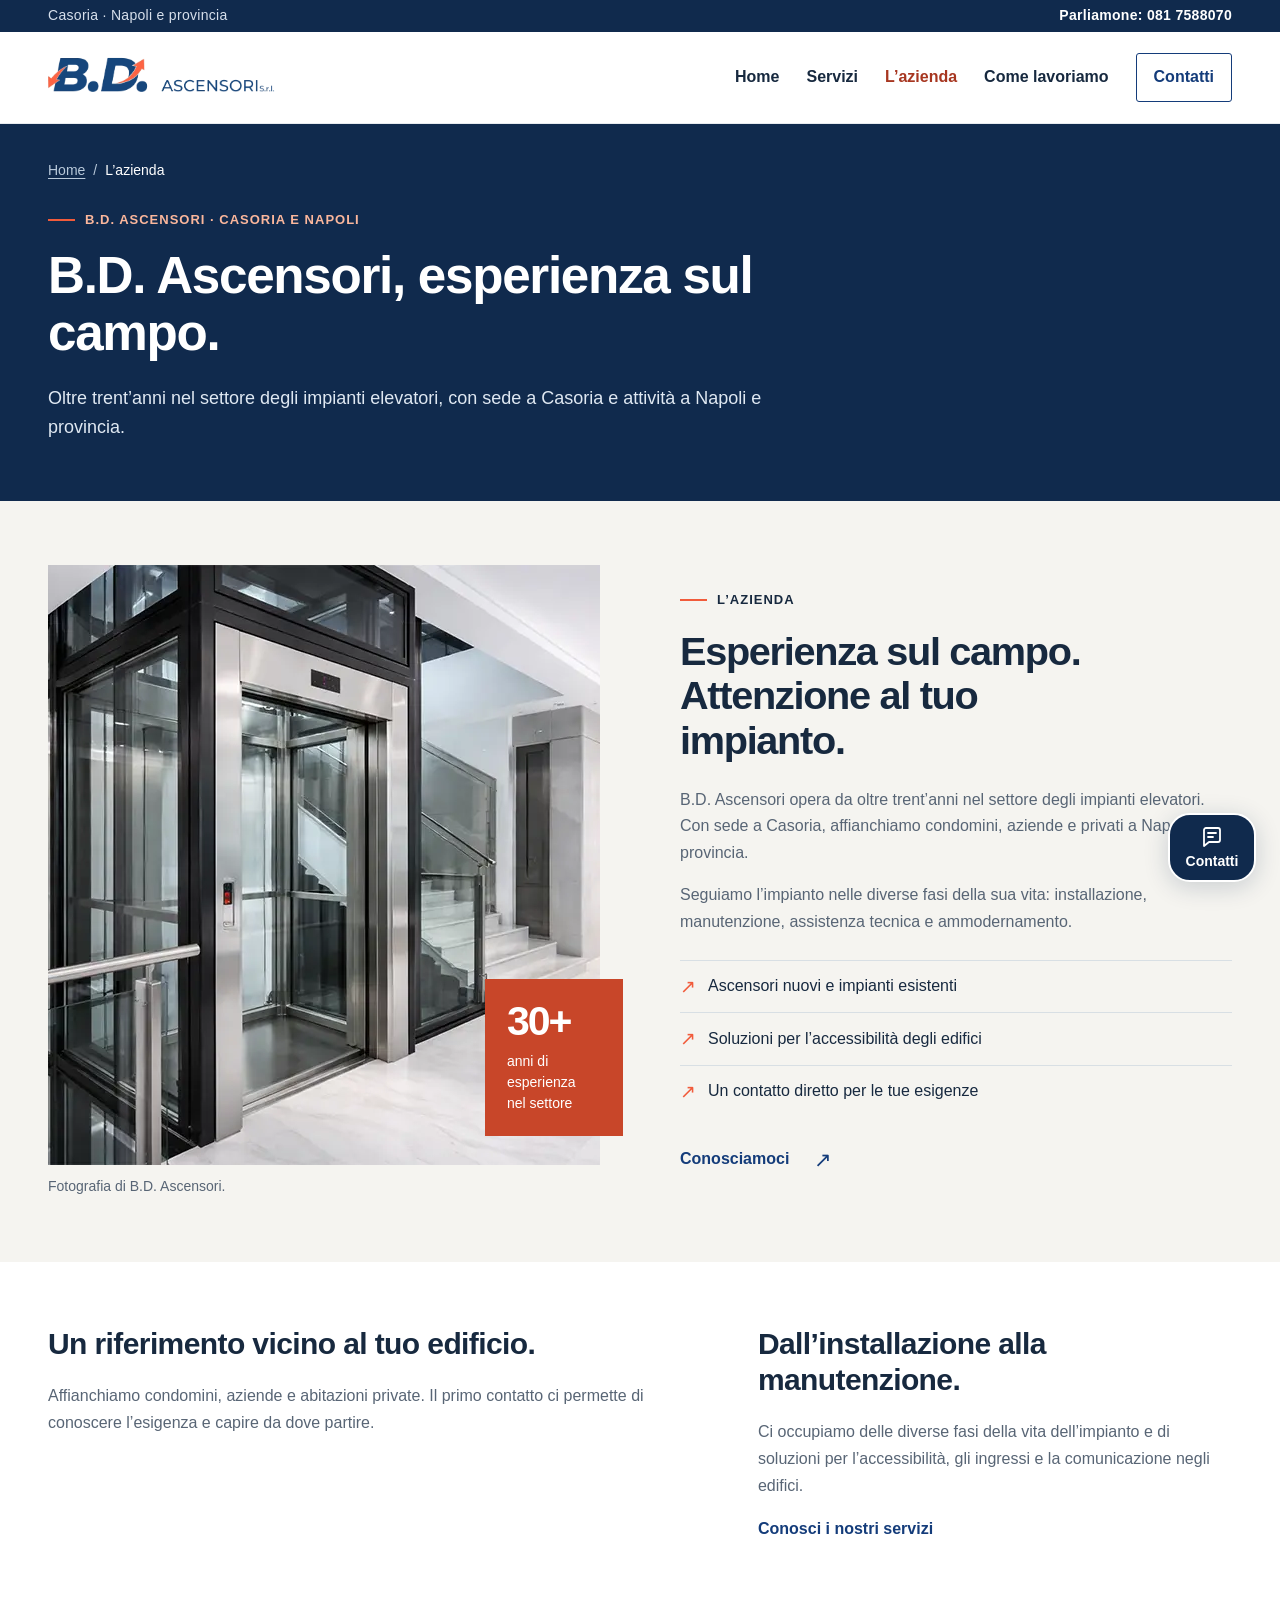
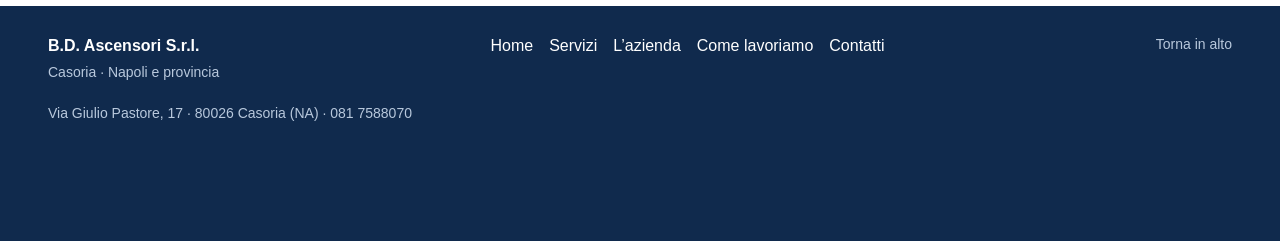
==== commit 05fa4695: "Replace fixed call bar with collapsible contact panel" ====
--- a/azienda/index.html
+++ b/azienda/index.html
@@ -3,8 +3,17 @@
 <body id="inizio" class="company-page">
 <a class="skip" href="#contenuto">Vai al contenuto</a><div class="topline"><div class="wrap"><span>Casoria · Napoli e provincia</span><a href="tel:+390817588070">Parliamone: 081 7588070</a></div></div>
 <header class="site-header"><div class="wrap header-inner"><a class="logo" href="../" aria-label="B.D. Ascensori, homepage"><img src="../assets/logo.webp" width="1335" height="300" alt="B.D. Ascensori S.r.l."></a><button class="menu-button" aria-expanded="false" aria-controls="menu">Menu <span aria-hidden="true">☰</span></button><nav class="nav" id="menu" aria-label="Navigazione principale"><a href="../">Home</a><a href="../servizi/">Servizi</a><a href="../azienda/" aria-current="page">L’azienda</a><a href="../come-lavoriamo/">Come lavoriamo</a><a class="nav-contact" href="../contatti/">Contatti</a></nav></div></header>
-<main id="contenuto"><section class="page-hero"><div class="wrap"><nav class="breadcrumb" aria-label="Percorso della pagina"><a href="../">Home</a><span aria-hidden="true">/</span><span aria-current="page">L’azienda</span></nav><div><div><div class="eyebrow">B.D. Ascensori · Casoria e Napoli</div><h1>B.D. Ascensori, esperienza sul campo.</h1><p>Oltre trent’anni nel settore degli impianti elevatori, con sede a Casoria e attività a Napoli e provincia.</p></div></div></div></section><section class="section company" id="azienda" aria-labelledby="azienda-title"><div class="wrap company-grid">
+<main id="contenuto" tabindex="-1"><section class="page-hero"><div class="wrap"><nav class="breadcrumb" aria-label="Percorso della pagina"><a href="../">Home</a><span aria-hidden="true">/</span><span aria-current="page">L’azienda</span></nav><div><div><div class="eyebrow">B.D. Ascensori · Casoria e Napoli</div><h1>B.D. Ascensori, esperienza sul campo.</h1><p>Oltre trent’anni nel settore degli impianti elevatori, con sede a Casoria e attività a Napoli e provincia.</p></div></div></div></section><section class="section company" id="azienda" aria-labelledby="azienda-title"><div class="wrap company-grid">
       <figure class="company-photo"><img src="../assets/ascensore-interno.webp" width="900" height="600" loading="lazy" alt="Ascensore panoramico in un ambiente interno, fotografia del cliente"><div class="experience"><strong>30+</strong><span>anni di esperienza<br>nel settore</span></div><figcaption>Fotografia di B.D. Ascensori.</figcaption></figure>
       <div class="company-copy"><div class="eyebrow">L’azienda</div><h2 id="azienda-title">Esperienza sul campo.<br>Attenzione al tuo impianto.</h2><p>B.D. Ascensori opera da oltre trent’anni nel settore degli impianti elevatori. Con sede a Casoria, affianchiamo condomini, aziende e privati a Napoli e provincia.</p><p>Seguiamo l’impianto nelle diverse fasi della sua vita: installazione, manutenzione, assistenza tecnica e ammodernamento.</p><ul class="company-points"><li>Ascensori nuovi e impianti esistenti</li><li>Soluzioni per l’accessibilità degli edifici</li><li>Un contatto diretto per le tue esigenze</li></ul><a class="text-link" href="../contatti/">Conosciamoci <span class="arrow" aria-hidden="true">↗</span></a></div>
     </div></section><section class="page-content"><div class="wrap detail-columns"><div><h2>Un riferimento vicino al tuo edificio.</h2><p>Affianchiamo condomini, aziende e abitazioni private. Il primo contatto ci permette di conoscere l’esigenza e capire da dove partire.</p></div><div><h2>Dall’installazione alla manutenzione.</h2><p>Ci occupiamo delle diverse fasi della vita dell’impianto e di soluzioni per l’accessibilità, gli ingressi e la comunicazione negli edifici.</p><a class="text-link" href="../servizi/">Conosci i nostri servizi</a></div></div></section></main>
-<footer class="footer"><div class="wrap"><div><strong>B.D. Ascensori S.r.l.</strong>Casoria · Napoli e provincia</div><nav class="footer-links" aria-label="Pagine del sito"><a href="../">Home</a><a href="../servizi/">Servizi</a><a href="../azienda/">L’azienda</a><a href="../come-lavoriamo/">Come lavoriamo</a><a href="../contatti/">Contatti</a></nav><a class="back-top" href="#inizio">Torna in alto</a></div><div class="wrap footer-meta"><p>Via Giulio Pastore, 17 · 80026 Casoria (NA) · <a href="tel:+390817588070">081 7588070</a></p></div></footer><nav class="quick-contact" aria-label="Contatto rapido"><a class="quick-phone" href="tel:+390817588070" aria-label="Chiama B.D. Ascensori allo 081 7588070"><svg viewBox="0 0 24 24" fill="none" stroke="currentColor" stroke-width="1.8" stroke-linecap="round" stroke-linejoin="round" aria-hidden="true"><path d="M7 3H4a1 1 0 0 0-1 1c0 9.4 7.6 17 17 17a1 1 0 0 0 1-1v-3l-5-2-2 2a15 15 0 0 1-7-7l2-2z"/></svg><span>Chiama</span></a></nav></body></html>+<footer class="footer"><div class="wrap"><div><strong>B.D. Ascensori S.r.l.</strong>Casoria · Napoli e provincia</div><nav class="footer-links" aria-label="Pagine del sito"><a href="../">Home</a><a href="../servizi/">Servizi</a><a href="../azienda/">L’azienda</a><a href="../come-lavoriamo/">Come lavoriamo</a><a href="../contatti/">Contatti</a></nav><a class="back-top" href="#inizio">Torna in alto</a></div><div class="wrap footer-meta"><p>Via Giulio Pastore, 17 · 80026 Casoria (NA) · <a href="tel:+390817588070">081 7588070</a></p></div></footer><div class="contact-floating">
+  <section class="contact-panel" id="contatto-rapido" aria-label="Contatta B.D. Ascensori" hidden>
+    <div class="contact-panel-heading"><div><span>B.D. Ascensori</span><h2>Parliamone.</h2></div><button type="button" class="contact-close" aria-label="Chiudi contatti"><svg viewBox="0 0 24 24" fill="none" stroke="currentColor" stroke-width="2" stroke-linecap="round" aria-hidden="true"><path d="m6 6 12 12M18 6 6 18"/></svg></button></div>
+    <a class="contact-phone" href="tel:+390817588070"><span class="contact-action-icon"><svg viewBox="0 0 24 24" fill="none" stroke="currentColor" stroke-width="1.8" stroke-linecap="round" stroke-linejoin="round" aria-hidden="true"><path d="M7 3H4a1 1 0 0 0-1 1c0 9.4 7.6 17 17 17a1 1 0 0 0 1-1v-3l-5-2-2 2a15 15 0 0 1-7-7l2-2z"/></svg></span><span><strong>Chiamaci</strong><small>081 7588070</small></span></a>
+    <details class="contact-whatsapp"><summary><span class="contact-action-icon"><svg viewBox="0 0 24 24" fill="none" stroke="currentColor" stroke-width="1.8" stroke-linecap="round" stroke-linejoin="round" aria-hidden="true"><path d="M21 11.5a9 9 0 0 1-13.4 7.8L3 21l1.6-4.7A9 9 0 1 1 21 11.5Z"/><path d="m8 7 2 3-1 1c1 2 2 3 4 4l1-1 3 2c-2 3-9-1-10-5-.4-1.4 0-3 1-4Z"/></svg></span><span><strong>WhatsApp</strong><small>Scegli il cellulare</small></span></summary><div class="whatsapp-numbers"><a href="https://wa.me/393387724607" target="_blank" rel="noopener noreferrer" aria-label="Apri WhatsApp al 338 7724607">338 7724607 <span aria-hidden="true">Apri chat</span></a><a href="https://wa.me/393389017297" target="_blank" rel="noopener noreferrer" aria-label="Apri WhatsApp al 338 9017297">338 9017297 <span aria-hidden="true">Apri chat</span></a></div></details>
+  </section>
+  <button type="button" class="contact-toggle" aria-expanded="false" aria-controls="contatto-rapido" aria-label="Apri telefono e WhatsApp"><svg class="contact-toggle-icon" viewBox="0 0 24 24" fill="none" stroke="currentColor" stroke-width="1.8" stroke-linecap="round" stroke-linejoin="round" aria-hidden="true"><path d="M20 15a2 2 0 0 1-2 2H9l-5 4V5a2 2 0 0 1 2-2h12a2 2 0 0 1 2 2Z"/><path d="M8 8h8M8 12h5"/></svg><span>Contatti</span></button>
+</div>
+<button type="button" class="scroll-top" aria-label="Torna all’inizio della pagina" title="Torna su" hidden><svg viewBox="0 0 24 24" fill="none" stroke="currentColor" stroke-width="2" stroke-linecap="round" stroke-linejoin="round" aria-hidden="true"><path d="m6 14 6-6 6 6"/></svg></button>
+</body></html>
--- a/assets/site.css
+++ b/assets/site.css
@@ -162,3 +162,24 @@
  .contact-page .contact{padding:40px 0}.company-page .company{padding:42px 0}.page-callout{padding:24px}.services-page .section{padding-top:36px}
 }
 @media(max-width:380px){.logo{width:176px}.page-hero h1{font-size:31px}}
+/* Contatti richiudibili, con il centro dello schermo libero. */
+.contact-floating{position:fixed;right:24px;bottom:calc(18px + env(safe-area-inset-bottom));z-index:12;width:88px}
+.contact-toggle{width:88px;min-height:68px;padding:10px 12px;display:flex;flex-direction:column;align-items:center;justify-content:center;gap:4px;background:var(--navy);color:white;border:2px solid white;border-radius:22px;box-shadow:0 5px 24px #102a4d30;cursor:pointer;transition:background .2s,box-shadow .2s}
+.contact-toggle:hover,.contact-toggle[aria-expanded="true"]{background:var(--blue);box-shadow:0 8px 28px #102a4d38}
+.contact-toggle span{font-size:14px;font-weight:700;line-height:1.2}.contact-toggle-icon{width:24px;height:24px}
+.contact-panel{position:absolute;right:0;bottom:82px;width:min(336px,calc(100vw - 48px));padding:22px;background:white;color:var(--ink);border:1px solid #dce3eb;border-radius:20px;box-shadow:0 16px 48px #102a4d2b;max-height:calc(100dvh - 180px);overflow:auto;animation:contact-appear .2s ease-out}
+.contact-panel[hidden],.scroll-top[hidden]{display:none}
+.contact-panel-heading{display:flex;justify-content:space-between;align-items:center;gap:12px;margin-bottom:18px}
+.contact-panel-heading span{font-size:14px;color:var(--muted)}.contact-panel-heading h2{font-size:25px;line-height:1.2;letter-spacing:-.5px;margin:3px 0 0}
+.contact-close{min-width:44px;height:44px;border:0;border-radius:50%;color:var(--navy);background:#f2f5f8;cursor:pointer;display:grid;place-items:center}.contact-close svg{width:20px;height:20px}
+.contact-phone,.contact-whatsapp summary{display:flex;gap:14px;align-items:center;padding:14px;border:1px solid #dfe6ee;border-radius:12px;min-height:72px;cursor:pointer;text-decoration:none;font-size:16px}
+.contact-phone{background:#f0f4f9;margin-bottom:10px}.contact-phone:hover{background:#e5edf7}
+.contact-action-icon{display:grid;place-items:center;width:36px;height:36px;flex-shrink:0}.contact-action-icon svg{width:26px;height:26px}
+.contact-phone strong,.contact-whatsapp strong{display:block;font-size:16px;line-height:1.4}.contact-phone small,.contact-whatsapp small{display:block;font-size:14px;font-weight:400;line-height:1.5;margin-top:2px;color:#4b627a}
+.contact-whatsapp{border:0}.contact-whatsapp summary{list-style:none;background:#ebf7ef;border-color:#d2e8d9;color:#106637}.contact-whatsapp summary::-webkit-details-marker{display:none}.contact-whatsapp summary:hover{background:#dff0e5}.contact-whatsapp small{color:#376b4b}
+.whatsapp-numbers{padding-top:6px}.whatsapp-numbers a{display:flex;justify-content:space-between;align-items:center;gap:8px;min-height:50px;padding:12px 4px;font-size:16px;color:#106637;border-bottom:1px solid #e2ece5}.whatsapp-numbers a:last-child{border:0}.whatsapp-numbers a:hover{text-decoration:underline}.whatsapp-numbers a span{font-size:14px}
+.scroll-top{position:fixed;left:24px;bottom:calc(24px + env(safe-area-inset-bottom));z-index:11;width:48px;height:48px;padding:0;border:1px solid #d1dce6;border-radius:50%;background:#fffffff5;color:var(--navy);box-shadow:0 4px 16px #102a4d19;cursor:pointer;display:grid;place-items:center;animation:contact-appear .2s ease-out}.scroll-top svg{width:23px;height:23px}.scroll-top:hover{background:#eef3f8}
+@keyframes contact-appear{from{opacity:0;transform:translateY(8px)}to{opacity:1;transform:translateY(0)}}
+.footer{padding-bottom:116px}
+@media(max-width:760px){.contact-floating{right:16px;bottom:calc(14px + env(safe-area-inset-bottom))}.scroll-top{left:16px;bottom:calc(22px + env(safe-area-inset-bottom))}.contact-panel{padding:20px}.footer{padding-bottom:calc(116px + env(safe-area-inset-bottom))}}
+@media(prefers-reduced-motion:reduce){.contact-panel,.scroll-top{animation:none}.contact-toggle{transition:none}}
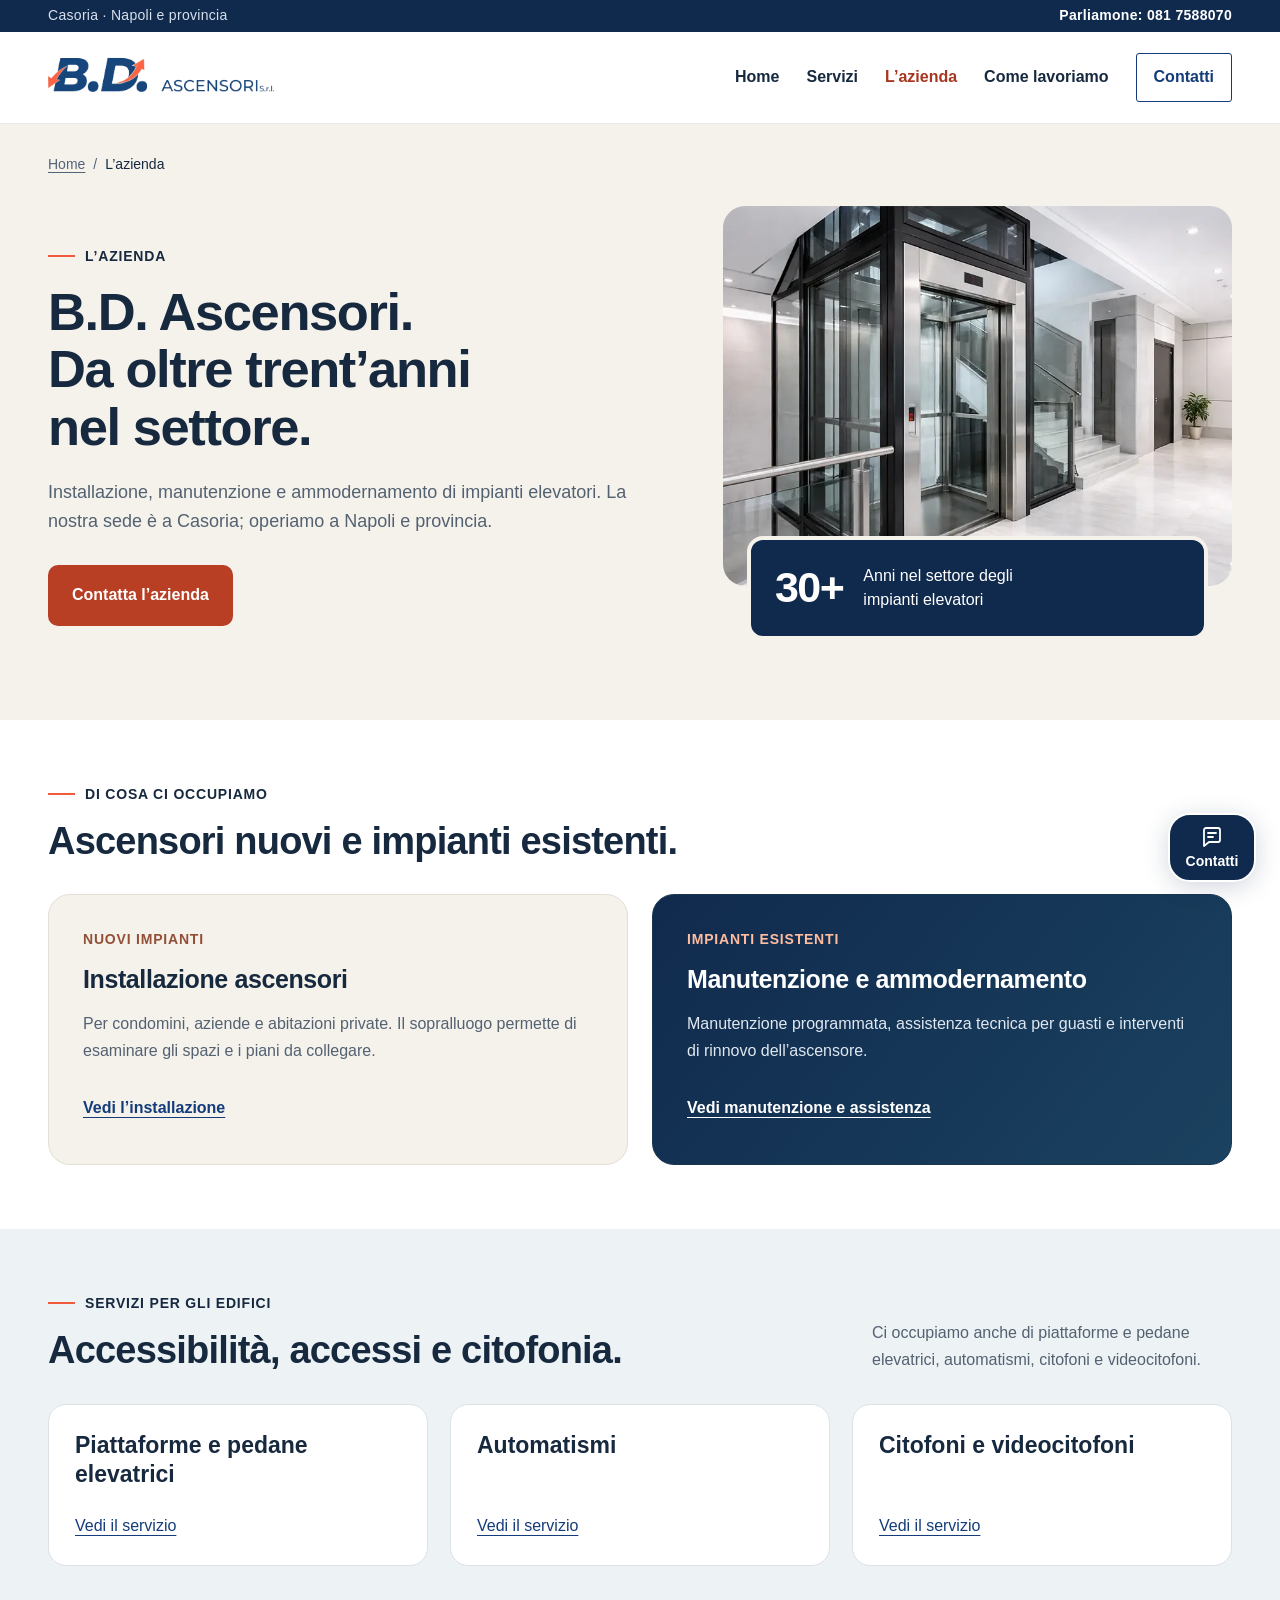
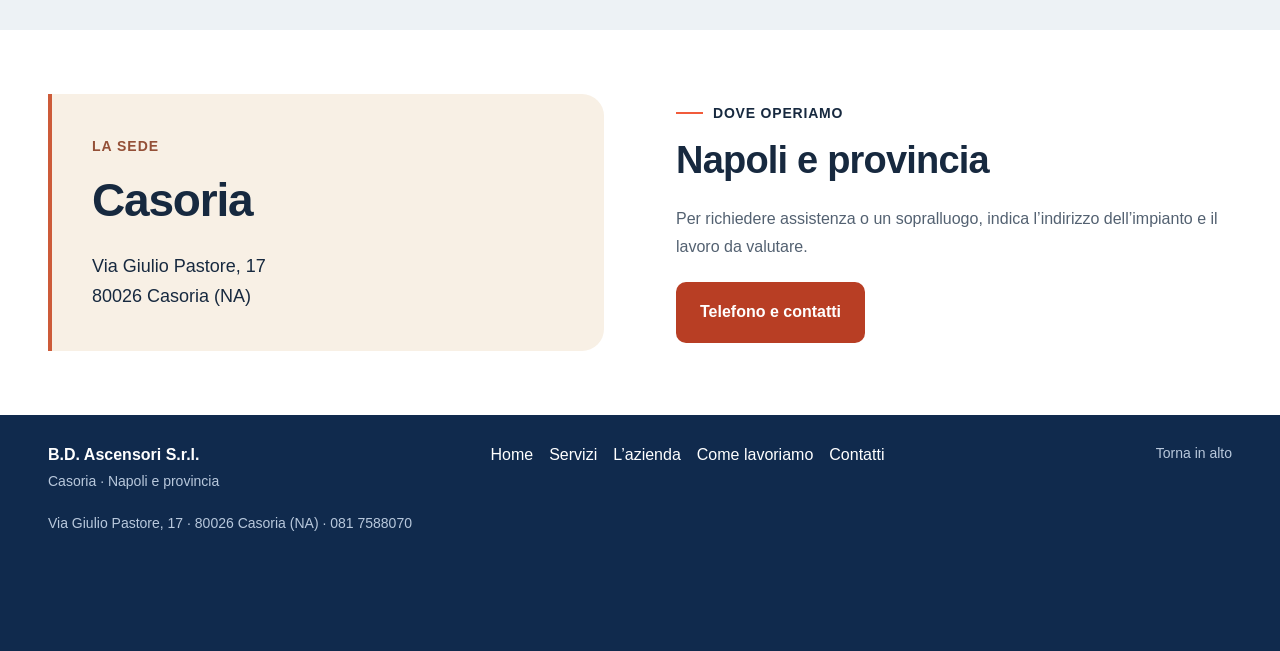
==== commit b4db1909: "Redesign internal pages with distinct sections and direct service copy" ====
--- a/azienda/index.html
+++ b/azienda/index.html
@@ -1,12 +1,12 @@
 <!doctype html>
-<html lang="it"><head><meta charset="utf-8"><meta name="viewport" content="width=device-width, initial-scale=1"><meta name="robots" content="noindex, nofollow"><meta name="description" content="B.D. Ascensori opera da oltre trent’anni nel settore degli impianti elevatori a Casoria, Napoli e provincia."><title>L’azienda: B.D. Ascensori a Casoria — B.D. Ascensori</title><link rel="stylesheet" href="../assets/site.css"><script src="../assets/site.js" defer></script></head>
-<body id="inizio" class="company-page">
+<html lang="it"><head><meta charset="utf-8"><meta name="viewport" content="width=device-width, initial-scale=1"><meta name="robots" content="noindex, nofollow"><meta name="description" content="B.D. Ascensori S.r.l.: oltre trent’anni nel settore degli impianti elevatori. Installazione, manutenzione e ammodernamento a Casoria, Napoli e provincia."><title>B.D. Ascensori: azienda a Casoria — B.D. Ascensori</title><link rel="stylesheet" href="../assets/site.css?v=fdda8d4b4bcf"><script src="../assets/site.js?v=a8aea98e334d" defer></script></head>
+<body id="inizio" class="inner-page company-page">
 <a class="skip" href="#contenuto">Vai al contenuto</a><div class="topline"><div class="wrap"><span>Casoria · Napoli e provincia</span><a href="tel:+390817588070">Parliamone: 081 7588070</a></div></div>
 <header class="site-header"><div class="wrap header-inner"><a class="logo" href="../" aria-label="B.D. Ascensori, homepage"><img src="../assets/logo.webp" width="1335" height="300" alt="B.D. Ascensori S.r.l."></a><button class="menu-button" aria-expanded="false" aria-controls="menu">Menu <span aria-hidden="true">☰</span></button><nav class="nav" id="menu" aria-label="Navigazione principale"><a href="../">Home</a><a href="../servizi/">Servizi</a><a href="../azienda/" aria-current="page">L’azienda</a><a href="../come-lavoriamo/">Come lavoriamo</a><a class="nav-contact" href="../contatti/">Contatti</a></nav></div></header>
-<main id="contenuto" tabindex="-1"><section class="page-hero"><div class="wrap"><nav class="breadcrumb" aria-label="Percorso della pagina"><a href="../">Home</a><span aria-hidden="true">/</span><span aria-current="page">L’azienda</span></nav><div><div><div class="eyebrow">B.D. Ascensori · Casoria e Napoli</div><h1>B.D. Ascensori, esperienza sul campo.</h1><p>Oltre trent’anni nel settore degli impianti elevatori, con sede a Casoria e attività a Napoli e provincia.</p></div></div></div></section><section class="section company" id="azienda" aria-labelledby="azienda-title"><div class="wrap company-grid">
-      <figure class="company-photo"><img src="../assets/ascensore-interno.webp" width="900" height="600" loading="lazy" alt="Ascensore panoramico in un ambiente interno, fotografia del cliente"><div class="experience"><strong>30+</strong><span>anni di esperienza<br>nel settore</span></div><figcaption>Fotografia di B.D. Ascensori.</figcaption></figure>
-      <div class="company-copy"><div class="eyebrow">L’azienda</div><h2 id="azienda-title">Esperienza sul campo.<br>Attenzione al tuo impianto.</h2><p>B.D. Ascensori opera da oltre trent’anni nel settore degli impianti elevatori. Con sede a Casoria, affianchiamo condomini, aziende e privati a Napoli e provincia.</p><p>Seguiamo l’impianto nelle diverse fasi della sua vita: installazione, manutenzione, assistenza tecnica e ammodernamento.</p><ul class="company-points"><li>Ascensori nuovi e impianti esistenti</li><li>Soluzioni per l’accessibilità degli edifici</li><li>Un contatto diretto per le tue esigenze</li></ul><a class="text-link" href="../contatti/">Conosciamoci <span class="arrow" aria-hidden="true">↗</span></a></div>
-    </div></section><section class="page-content"><div class="wrap detail-columns"><div><h2>Un riferimento vicino al tuo edificio.</h2><p>Affianchiamo condomini, aziende e abitazioni private. Il primo contatto ci permette di conoscere l’esigenza e capire da dove partire.</p></div><div><h2>Dall’installazione alla manutenzione.</h2><p>Ci occupiamo delle diverse fasi della vita dell’impianto e di soluzioni per l’accessibilità, gli ingressi e la comunicazione negli edifici.</p><a class="text-link" href="../servizi/">Conosci i nostri servizi</a></div></div></section></main>
+<main id="contenuto" tabindex="-1"><section class="inner-opening company-opening"><div class="wrap"><nav class="breadcrumb" aria-label="Percorso della pagina"><a href="../">Home</a><span aria-hidden="true">/</span><span aria-current="page">L’azienda</span></nav><div class="opening-grid"><div><div class="eyebrow">L’azienda</div><h1>B.D. Ascensori.<br>Da oltre trent’anni<br>nel settore.</h1><p class="opening-intro">Installazione, manutenzione e ammodernamento di impianti elevatori. La nostra sede è a Casoria; operiamo a Napoli e provincia.</p><a class="btn btn-primary" href="../contatti/">Contatta l’azienda</a></div><figure class="company-opening-photo"><img src="../assets/ascensore-interno.webp" width="900" height="600" alt="Ascensore in un ambiente interno: fotografia di B.D. Ascensori" fetchpriority="high"><figcaption><strong>30+</strong><span>Anni nel settore degli impianti elevatori</span></figcaption></figure></div></div></section>
+ <section class="reading-section"><div class="wrap"><div class="reading-head"><div><div class="eyebrow">Di cosa ci occupiamo</div><h2>Ascensori nuovi e impianti esistenti.</h2></div></div><div class="work-cards"><article class="work-card"><span class="card-label">Nuovi impianti</span><h3>Installazione ascensori</h3><p>Per condomini, aziende e abitazioni private. Il sopralluogo permette di esaminare gli spazi e i piani da collegare.</p><a class="text-link" href="../servizi/installazione-ascensori/">Vedi l’installazione</a></article><article class="work-card work-card-dark"><span class="card-label">Impianti esistenti</span><h3>Manutenzione e ammodernamento</h3><p>Manutenzione programmata, assistenza tecnica per guasti e interventi di rinnovo dell’ascensore.</p><a class="text-link" href="../servizi/manutenzione-assistenza/">Vedi manutenzione e assistenza</a></article></div></div></section>
+ <section class="reading-section building-section"><div class="wrap"><div class="reading-head"><div><div class="eyebrow">Servizi per gli edifici</div><h2>Accessibilità, accessi e citofonia.</h2></div><p>Ci occupiamo anche di piattaforme e pedane elevatrici, automatismi, citofoni e videocitofoni.</p></div><div class="building-links"><a href="../servizi/piattaforme-elevatrici/"><strong>Piattaforme e pedane elevatrici</strong><span>Vedi il servizio</span></a><a href="../servizi/automatismi/"><strong>Automatismi</strong><span>Vedi il servizio</span></a><a href="../servizi/citofoni-videocitofoni/"><strong>Citofoni e videocitofoni</strong><span>Vedi il servizio</span></a></div></div></section>
+ <section class="reading-section territory-section"><div class="wrap territory-grid"><div class="territory-mark"><span>La sede</span><strong>Casoria</strong><address>Via Giulio Pastore, 17<br>80026 Casoria (NA)</address></div><div><div class="eyebrow">Dove operiamo</div><h2>Napoli e provincia</h2><p>Per richiedere assistenza o un sopralluogo, indica l’indirizzo dell’impianto e il lavoro da valutare.</p><a class="btn btn-primary" href="../contatti/">Telefono e contatti</a></div></div></section></main>
 <footer class="footer"><div class="wrap"><div><strong>B.D. Ascensori S.r.l.</strong>Casoria · Napoli e provincia</div><nav class="footer-links" aria-label="Pagine del sito"><a href="../">Home</a><a href="../servizi/">Servizi</a><a href="../azienda/">L’azienda</a><a href="../come-lavoriamo/">Come lavoriamo</a><a href="../contatti/">Contatti</a></nav><a class="back-top" href="#inizio">Torna in alto</a></div><div class="wrap footer-meta"><p>Via Giulio Pastore, 17 · 80026 Casoria (NA) · <a href="tel:+390817588070">081 7588070</a></p></div></footer><div class="contact-floating">
   <section class="contact-panel" id="contatto-rapido" aria-label="Contatta B.D. Ascensori" hidden>
     <div class="contact-panel-heading"><div><span>B.D. Ascensori</span><h2>Parliamone.</h2></div><button type="button" class="contact-close" aria-label="Chiudi contatti"><svg viewBox="0 0 24 24" fill="none" stroke="currentColor" stroke-width="2" stroke-linecap="round" aria-hidden="true"><path d="m6 6 12 12M18 6 6 18"/></svg></button></div>
--- a/assets/site.css
+++ b/assets/site.css
@@ -162,6 +162,33 @@
  .contact-page .contact{padding:40px 0}.company-page .company{padding:42px 0}.page-callout{padding:24px}.services-page .section{padding-top:36px}
 }
 @media(max-width:380px){.logo{width:176px}.page-hero h1{font-size:31px}}
+/* Pagine interne: ingressi distinti e sezioni con una funzione riconoscibile. */
+.inner-page .eyebrow,.inner-page .card-label{font-size:14px;line-height:1.5;letter-spacing:.8px}
+.inner-page .btn{border-radius:10px;min-height:48px;text-align:center}
+.inner-page .btn-primary{background:#b83e24;color:white}.inner-page .btn-primary:hover{background:#98321e}
+.inner-page .text-link{line-height:1.5;text-decoration:underline;text-underline-offset:4px}
+.inner-opening{padding:30px 0 54px;background:#fff}.inner-opening .breadcrumb{color:#536477;margin-bottom:30px}.inner-opening .breadcrumb span[aria-current]{color:var(--ink)}
+.inner-opening h1{font-size:clamp(34px,4.1vw,56px);line-height:1.1;letter-spacing:-1.4px;margin:16px 0 22px;max-width:780px}.opening-intro{font-size:18px;line-height:1.65;color:#536171;max-width:650px;margin:0 0 28px}
+.opening-grid{display:grid;grid-template-columns:1.2fr 1fr;gap:64px;align-items:center}.opening-grid>*{min-width:0}.opening-single{grid-template-columns:1fr;max-width:880px}.opening-grid figure{margin:0}
+.reading-section{padding:64px 0}.reading-section h2{font-size:clamp(28px,3vw,38px);line-height:1.2;letter-spacing:-.8px;margin:14px 0 22px}.reading-section h3{font-size:25px;line-height:1.25;letter-spacing:-.4px;margin:14px 0}.reading-section p{font-size:16px;line-height:1.7;color:#536171;margin:0 0 22px}.reading-head{display:flex;gap:48px;justify-content:space-between;align-items:flex-end;margin-bottom:30px}.reading-head h2{max-width:760px;margin-bottom:0}.reading-head>p{max-width:360px;margin:0}
+.card-label{display:block;color:#945037;font-weight:700;text-transform:uppercase}.work-cards{display:grid;grid-template-columns:repeat(2,minmax(0,1fr));gap:24px}.work-card{background:#f5f2ec;border:1px solid #e4ded4;border-radius:22px;padding:34px;display:flex;flex-direction:column;align-items:flex-start}.work-card h3{max-width:440px}.work-card p{max-width:540px}.work-card .btn,.work-card .text-link{margin-top:auto}.work-card-dark{background:linear-gradient(130deg,#102a4d,#1b4260);color:white;border-color:#183751}.work-card-dark .card-label{color:#ffbd9f}.work-card-dark p{color:#e0e8f1}.work-card-dark .text-link{color:white}
+.preparation-section{background:#edf2f5}.preparation-grid{display:grid;grid-template-columns:1fr 1.1fr;gap:80px;align-items:center}.preparation-grid>div>p{max-width:390px}.preparation-list{list-style:none;padding:0;margin:0}.preparation-list li{display:flex;align-items:flex-start;gap:22px;padding:24px 0;border-bottom:1px solid #cbd5de}.preparation-list li:first-child{padding-top:0}.preparation-list li:last-child{border-bottom:0;padding-bottom:0}.preparation-list span{font-size:26px;font-weight:700;color:#9b482c;line-height:1.35}.preparation-list p{margin:0;color:var(--ink);font-size:18px;line-height:1.6}
+.question-grid{display:grid;grid-template-columns:1fr 1.2fr;gap:60px}.question-list details{border-bottom:1px solid #dce1e5;padding:20px 0}.question-list details:first-child{padding-top:0}.question-list summary{font-size:18px;line-height:1.5;cursor:pointer;font-weight:700;list-style-position:outside;margin-left:20px;padding-left:8px}.question-list details p{margin:16px 0 0 28px}.related-section{background:#faf8f4}.related-cards{display:grid;grid-template-columns:repeat(2,minmax(0,1fr));gap:22px}.related-cards a{display:flex;align-items:flex-start;flex-direction:column;background:white;border:1px solid #dce1e5;border-radius:18px;padding:26px;transition:box-shadow .2s,transform .2s}.related-cards span{font-size:14px;color:#586575}.related-cards strong{font-size:23px;line-height:1.3;margin:12px 0 22px}.related-cards b{font-size:16px;color:var(--blue);text-decoration:underline;text-underline-offset:4px;margin-top:auto}.related-cards a:hover{transform:translateY(-3px);box-shadow:0 10px 24px #102a4d0b}.all-services{margin-top:28px}
+.service-opening-impianti{background:#f8f5ef}.service-opening-rinnovo{background:#edf2f5}.service-opening-photo img{width:100%;height:370px;object-fit:cover;object-position:center 43%;border-radius:22px}.service-opening-photo figcaption{font-size:14px;color:#536171;margin-top:12px}.service-opening-accessibilita .opening-grid{border-bottom:0}.service-topics{background:#f1f4f6;border:1px solid #d8e0e7;border-radius:22px;padding:12px 30px}.service-topics>div{padding:26px 0;border-bottom:1px solid #d8e0e7}.service-topics>div:last-child{border:0}.service-topics strong{font-size:27px;line-height:1.2;color:var(--blue)}.service-topics p{font-size:16px;line-height:1.6;color:#536171;margin:12px 0 0}.service-opening-accessi .service-topics{background:#f8f1e7;border-color:#eadfce}.service-opening-comunicazione .service-topics{background:#eaf3ed;border-color:#d2e2d7}
+.company-opening{background:#f5f2ec}.company-opening-photo{position:relative;padding-bottom:26px}.company-opening-photo img{height:380px;width:100%;object-fit:cover;border-radius:22px}.company-opening-photo figcaption{display:flex;align-items:center;gap:20px;position:relative;margin:-50px 24px 0;background:var(--navy);border:4px solid #f5f2ec;border-radius:16px;color:white;padding:24px}.company-opening-photo figcaption strong{font-size:43px;letter-spacing:-1.5px;line-height:1}.company-opening-photo figcaption span{font-size:16px;line-height:1.5;max-width:190px}.building-section{background:#edf2f5}.building-links{display:grid;grid-template-columns:repeat(3,minmax(0,1fr));gap:22px}.building-links a{border-radius:18px;padding:26px;background:white;border:1px solid #dce1e5;display:flex;flex-direction:column;align-items:flex-start;gap:24px}.building-links strong{font-size:23px;line-height:1.3}.building-links span{font-size:16px;color:var(--blue);text-decoration:underline;text-underline-offset:4px;margin-top:auto}.territory-grid{display:grid;grid-template-columns:1fr 1fr;gap:72px;align-items:center}.territory-mark{background:#f8f0e5;border-left:4px solid #cd5b39;border-radius:0 22px 22px 0;padding:40px}.territory-mark span{font-size:14px;color:#945037;text-transform:uppercase;font-weight:700;letter-spacing:1px}.territory-mark strong{display:block;font-size:46px;line-height:1.2;letter-spacing:-1.2px;margin:14px 0 24px}.territory-mark address,.address-card address{font-style:normal;font-size:18px;line-height:1.65}
+.method-opening-grid{display:grid;grid-template-columns:1.3fr 1fr;gap:72px;align-items:center}.method-urgent{display:block;background:#102a4d;border-radius:22px;padding:30px;color:white}.method-urgent span{font-size:14px;color:#ffbd9f;font-weight:700;text-transform:uppercase;letter-spacing:.8px}.method-urgent strong{display:block;font-size:25px;line-height:1.25;margin:16px 0}.method-urgent p{font-size:16px;color:#e0e8f1;margin:0 0 24px;line-height:1.6}.method-urgent b{display:block;font-size:18px;text-decoration:underline;text-underline-offset:5px}.process-section{padding-top:0}.process-list{display:grid;gap:24px}.process-card{border-radius:22px;padding:38px;background:#f5f2ec;display:grid;grid-template-columns:100px 1fr;gap:30px}.process-number{font-size:64px;line-height:1;color:#a85136;font-weight:700;letter-spacing:-3px}.process-card h3{font-size:30px;max-width:720px}.process-card p{max-width:720px}.process-card:nth-child(2){background:var(--navy);color:white}.process-card:nth-child(2) .process-number,.process-card:nth-child(2) .card-label{color:#ffbd9f}.process-card:nth-child(2) p{color:#e0e8f1}.process-card ul{padding:0;display:flex;flex-wrap:wrap;gap:10px;list-style:none;margin:24px 0 0}.process-card li{padding:10px 14px;border:1px solid #7287a0;border-radius:8px;font-size:16px}.process-card .text-link{margin-top:4px}.process-card:nth-child(3){background:#edf2f5}.inner-contact-band{background:var(--navy);color:white;padding:48px 0}.inner-contact-band .wrap{display:flex;justify-content:space-between;align-items:center;gap:40px}.inner-contact-band h2{font-size:30px;line-height:1.2;letter-spacing:-.6px;margin:14px 0}.inner-contact-band p{font-size:16px;color:#e0e8f1;line-height:1.7;margin:0;max-width:660px}.inner-contact-band .eyebrow{color:#ffbd9f}.inner-contact-band .btn{flex-shrink:0}
+.services-opening{padding-bottom:30px}.services-opening h1{margin-top:14px}.service-jump-links{display:flex;flex-wrap:wrap;gap:12px;margin-top:24px}.service-jump-links a{font-size:16px;font-weight:700;border:1px solid #c6d1dc;border-radius:10px;padding:12px 18px;color:var(--blue);background:#f7f9fa}.services-page #servizi{padding-top:30px}.services-page #servizi h2.service-more-heading{font-size:30px;line-height:1.3;margin-top:48px}.services-page #servizi .service-more-intro{font-size:16px;line-height:1.7}
+.contacts-opening{background:white;padding-bottom:54px}.direct-contacts{display:grid;grid-template-columns:1fr 1fr;gap:24px;margin-top:32px}.direct-card{border-radius:22px;padding:34px}.direct-card h2{font-size:30px;line-height:1.2;letter-spacing:-.6px;margin:14px 0 16px}.direct-card p{font-size:16px;line-height:1.65;max-width:430px;margin:0 0 24px}.direct-phone{background:var(--navy);color:white}.direct-phone .card-label{color:#ffbd9f}.direct-phone p{color:#e0e8f1}.direct-number{font-size:clamp(28px,3vw,38px);font-weight:700;line-height:1.3;letter-spacing:-.8px;display:inline-block;border-bottom:1px solid #98abc2;padding:0 0 8px}.mobile-numbers{display:flex;flex-wrap:wrap;gap:10px 18px;font-size:16px;margin-top:22px}.mobile-numbers span{width:100%;font-size:14px;color:#d5e0ef}.mobile-numbers a{text-decoration:underline;text-underline-offset:4px;min-height:30px}.direct-whatsapp{background:#eaf4ed;border:1px solid #cde1d3}.direct-whatsapp .card-label{color:#17663c}.direct-chats{display:grid;gap:12px}.direct-chats a{display:flex;flex-wrap:wrap;gap:10px;justify-content:space-between;padding:14px 16px;min-height:50px;border-radius:10px;background:white;border:1px solid #b8d1c0;color:#17603a;font-size:18px;font-weight:700}.direct-chats span{font-size:16px;text-decoration:underline;text-underline-offset:4px}.contact-location{background:#f5f2ec}.contact-location-grid{display:grid;grid-template-columns:1.2fr 1fr;gap:64px;align-items:center}.email-card{min-width:0}.contact-email{display:block;color:var(--blue);font-size:18px;font-weight:700;overflow-wrap:anywhere;text-decoration:underline;text-underline-offset:4px;margin:0 0 24px}.email-action{display:inline-flex}.address-card{background:white;border:1px solid #e4ded4;border-radius:22px;padding:34px}.address-card h2{font-size:38px;margin:14px 0 22px}.address-card p{margin:22px 0 0}.contact-request-cards{display:grid;grid-template-columns:repeat(3,minmax(0,1fr));gap:24px}.contact-request-cards article{border-top:3px solid #b85637;background:#f7f8f9;padding:26px;border-radius:0 0 16px 16px}.contact-request-cards h3{font-size:23px;margin:0 0 14px}.contact-request-cards p{margin:0}
+.visually-hidden{position:absolute;width:1px;height:1px;overflow:hidden;clip-path:inset(50%);white-space:nowrap}
+.inner-page .text-link{min-height:44px}.mobile-numbers a{min-height:44px;display:flex;align-items:center}.contact-email{min-height:44px;display:flex;align-items:center}
+@media(max-width:960px){.opening-grid,.method-opening-grid{gap:36px}.preparation-grid,.territory-grid{gap:42px}.opening-intro{font-size:16px}.building-links{gap:16px}.building-links a{padding:22px}}
+@media(max-width:760px){
+ .inner-opening{padding:22px 0 36px}.inner-opening .breadcrumb{margin-bottom:24px;font-size:14px}.inner-opening h1{font-size:34px;line-height:1.12;letter-spacing:-.8px;margin:15px 0 20px}.opening-intro{font-size:16px;line-height:1.65;margin-bottom:24px}.opening-grid,.method-opening-grid{grid-template-columns:minmax(0,1fr);gap:28px}.opening-grid .actions{gap:12px}.service-opening-photo img{height:230px}.service-opening-photo figcaption{font-size:14px;margin-top:10px}.service-topics{display:grid;grid-template-columns:1fr 1fr;gap:18px;padding:22px}.service-topics>div{padding:0;border-bottom:0}.service-topics strong{font-size:22px}.service-topics p{margin-top:10px;font-size:16px}
+ .reading-section{padding:40px 0}.reading-section h2{font-size:28px;letter-spacing:-.5px}.reading-section h3{font-size:24px}.reading-head{display:block;margin-bottom:26px}.reading-head>p{margin-top:18px;max-width:none}.work-cards,.related-cards,.building-links,.direct-contacts,.contact-request-cards{grid-template-columns:minmax(0,1fr);gap:20px}.work-card{padding:24px;border-radius:18px}.work-card h3{margin:14px 0}.work-card p{margin-bottom:22px}.preparation-grid,.question-grid,.territory-grid,.contact-location-grid{grid-template-columns:minmax(0,1fr);gap:30px}.preparation-list li{padding:20px 0;gap:18px}.preparation-list span{font-size:24px}.preparation-list p{font-size:16px}.question-list summary{font-size:18px}.related-cards a{padding:24px}.building-links a{padding:24px;gap:20px}.company-opening-photo{padding-bottom:0}.company-opening-photo img{height:250px}.company-opening-photo figcaption{margin:-42px 14px 0;padding:20px;gap:18px}.company-opening-photo figcaption strong{font-size:39px}.company-opening-photo figcaption span{font-size:16px}.territory-mark{padding:28px}.territory-mark strong{font-size:38px}
+ .method-urgent{padding:24px}.method-urgent strong{font-size:24px}.process-section{padding-top:0}.process-card{padding:24px;grid-template-columns:1fr;gap:16px;border-radius:18px}.process-number{font-size:42px;letter-spacing:-1px}.process-card h3{font-size:26px}.process-card ul{display:grid;gap:12px;margin-top:20px}.process-card li{padding:12px 14px}.inner-contact-band{padding:40px 0}.inner-contact-band .wrap{display:block}.inner-contact-band h2{font-size:28px}.inner-contact-band .btn{margin-top:26px}.services-opening{padding-bottom:20px}.services-page #servizi{padding-top:18px}.services-page #servizi h2.service-more-heading{font-size:28px;margin-top:36px}.service-jump-links{gap:10px;margin-top:22px}.service-jump-links a{padding:11px 14px}.direct-contacts{margin-top:28px}.direct-card{padding:24px}.direct-card h2{font-size:27px}.direct-number{font-size:31px}.contact-request-cards article{padding:24px}.contact-request-cards h3{font-size:23px}.address-card{padding:26px}.contact-email{font-size:16px}.contacts-opening .contact-context{margin-top:24px}
+}
+@media(max-width:380px){.logo{width:155px}.header-inner{gap:12px}.menu-button{white-space:nowrap;padding:9px 10px}.inner-opening h1{font-size:31px}.service-topics{grid-template-columns:minmax(0,1fr);gap:22px}.service-topics>div+div{border-top:1px solid #d8e0e7;padding-top:22px}.direct-chats a{font-size:16px;padding:14px}.direct-number{font-size:28px}.inner-page .btn{max-width:100%;white-space:normal}}
+@media(prefers-reduced-motion:reduce){.related-cards a{transition:none}.related-cards a:hover{transform:none}}
 /* Contatti richiudibili, con il centro dello schermo libero. */
 .contact-floating{position:fixed;right:24px;bottom:calc(18px + env(safe-area-inset-bottom));z-index:12;width:88px}
 .contact-toggle{width:88px;min-height:68px;padding:10px 12px;display:flex;flex-direction:column;align-items:center;justify-content:center;gap:4px;background:var(--navy);color:white;border:2px solid white;border-radius:22px;box-shadow:0 5px 24px #102a4d30;cursor:pointer;transition:background .2s,box-shadow .2s}
